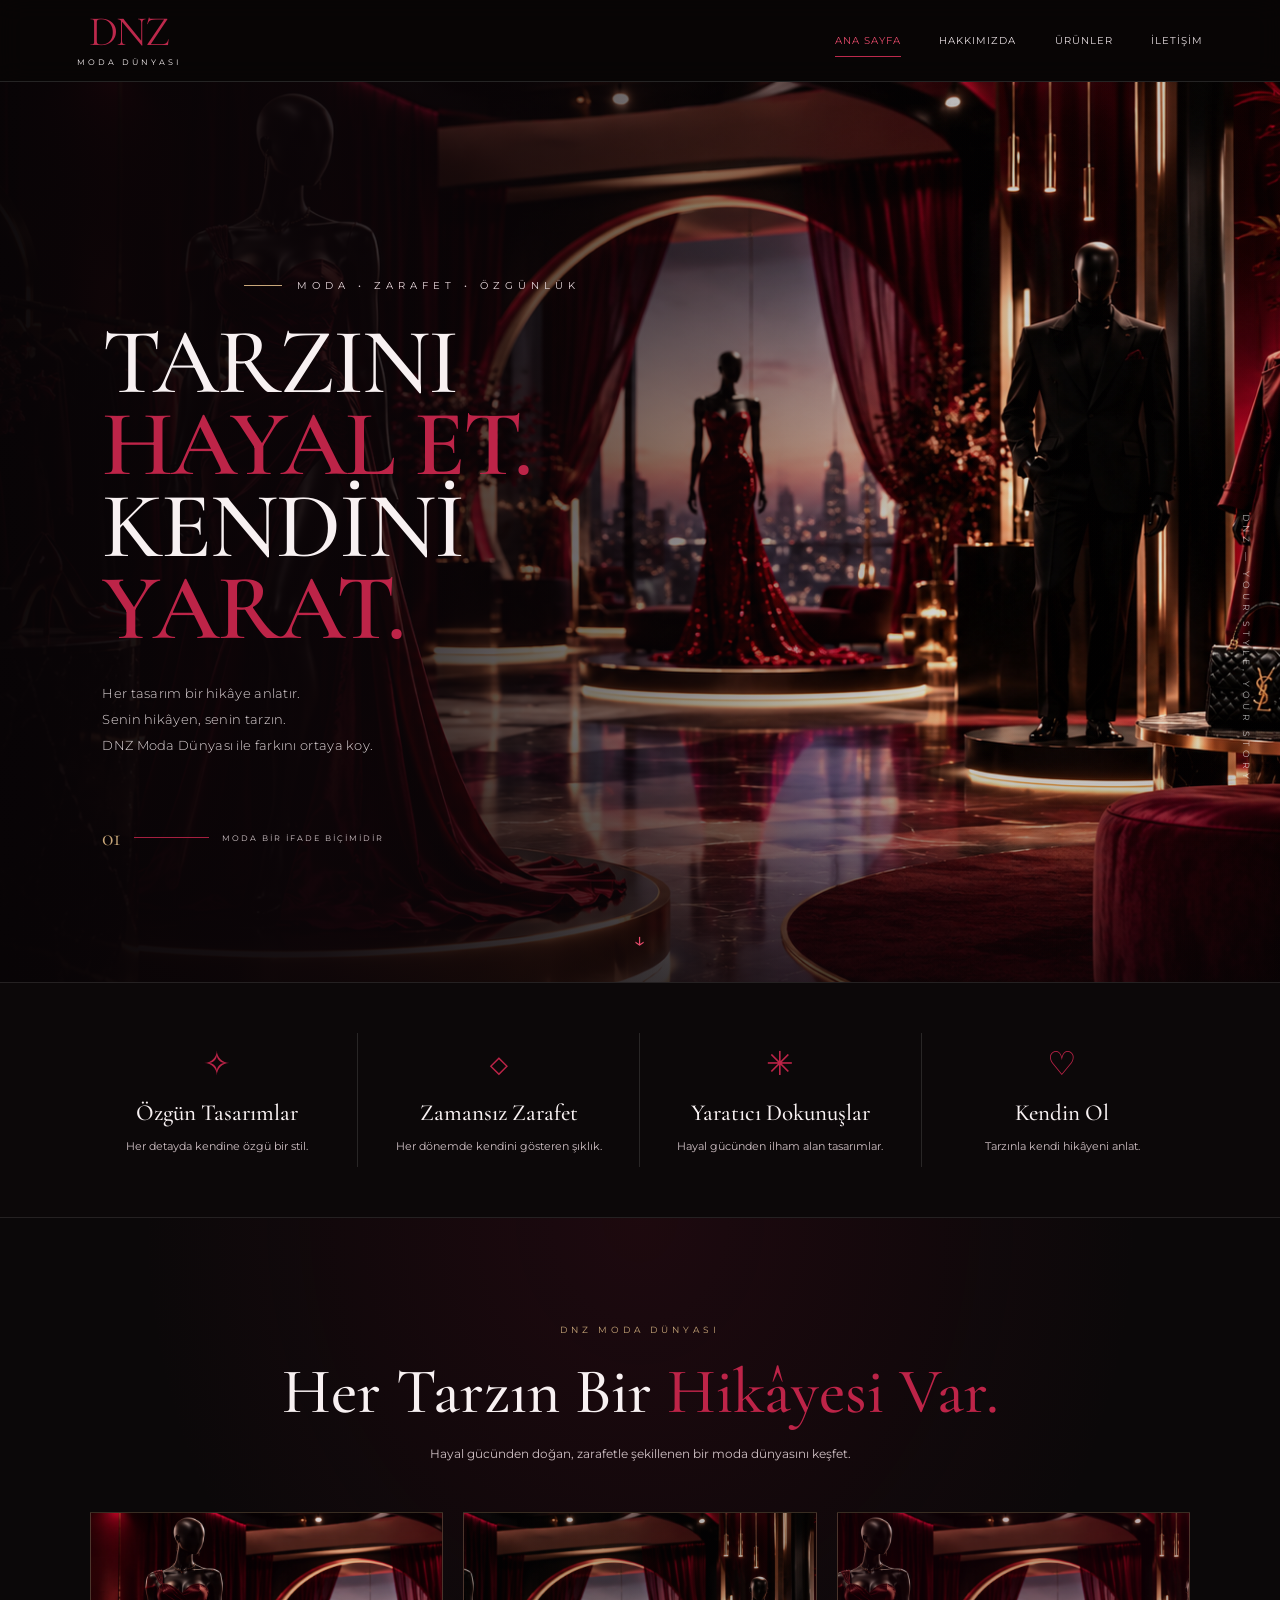
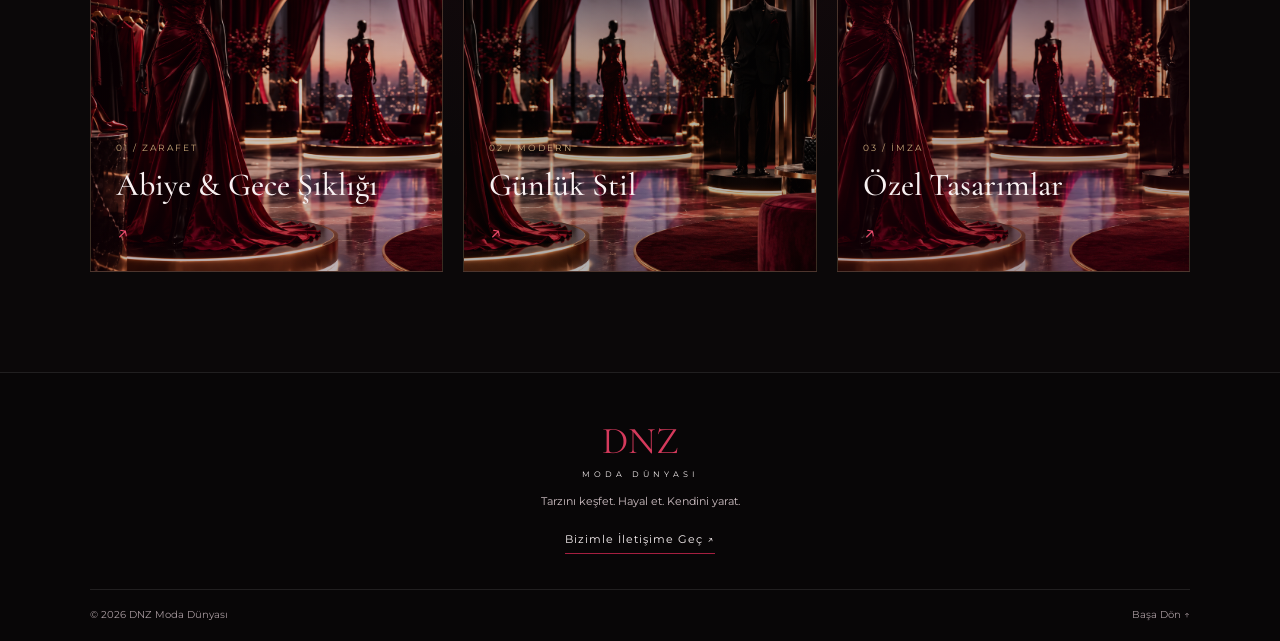
==== index.html @ 7dc64d22 "Add files via upload" ====
<!DOCTYPE html>
<html lang="tr">
<head>
    <meta charset="UTF-8">
    <meta name="viewport" content="width=device-width, initial-scale=1.0">

    <meta name="theme-color" content="#100607">
    <meta name="description" content="DNZ Moda Dünyası — Tarzını keşfet, kendi hikâyeni yarat.">

    <title>DNZ Moda Dünyası | Tarzını Keşfet</title>

    <link rel="stylesheet" href="style.css">
    <link rel="preconnect" href="https://fonts.googleapis.com">
    <link rel="preconnect" href="https://fonts.gstatic.com" crossorigin>
    <link href="https://fonts.googleapis.com/css2?family=Cormorant+Garamond:wght@400;500;600;700&family=Montserrat:wght@300;400;500;600;700&display=swap" rel="stylesheet">
</head>

<body>

    <!-- ÜST MENÜ -->
    
<header class="header">

    <a href="index.html" class="logo" aria-label="DNZ Moda Dünyası ana sayfa">
        <span class="logo-name">DNZ</span>
        <span class="logo-subtitle">MODA DÜNYASI</span>
    </a>

    <input type="checkbox" id="menu-toggle">

    <label for="menu-toggle" class="menu-button"
           aria-label="Menüyü aç veya kapat">
        <span></span>
        <span></span>
        <span></span>
    </label>

    <nav class="navigation" aria-label="Ana menü">

        <a href="index.html" class="active">Ana Sayfa</a>

        <a href="hakkimizda.html">Hakkımızda</a>

        <a href="urunler.html">Ürünler</a>

        <a href="iletisim.html">İletişim</a>

    </nav>


</header>

    <main>

        <!-- ANA SAYFA -->
        <section class="hero" id="anasayfa">

            <div class="hero-overlay"></div>

            <div class="hero-content">
                <div class="eyebrow">
                    <span class="eyebrow-line"></span>
                    MODA • ZARAFET • ÖZGÜNLÜK
                </div>

                <h1>
                    Tarzını <br>
                    <span>Hayal Et.</span>
                    <br>
                    Kendini <br>
                    <span>Yarat.</span>
                </h1>

                <p class="hero-description">
                    Her tasarım bir hikâye anlatır.
                    <br>
                    Senin hikâyen, senin tarzın.
                    <br>
                    DNZ Moda Dünyası ile farkını ortaya koy.
                </p>

                <div class="hero-bottom">
                    <span class="hero-number">01</span>
                    <span class="hero-line"></span>
                    <span class="hero-caption">MODA BİR İFADE BİÇİMİDİR</span>
                </div>
            </div>

            <div class="side-caption">
                DNZ — YOUR STYLE, YOUR STORY
            </div>

            <a href="#hakkimizda" class="scroll-indicator">
                
                <span class="scroll-arrow">↓</span>
            </a>

        </section>

        <!-- MARKA DEĞERLERİ -->
        <section class="features" id="hakkimizda">

            <div class="feature">
                <span class="feature-icon">✧</span>
                <h3>Özgün Tasarımlar</h3>
                <p>Her detayda kendine özgü bir stil.</p>
            </div>

            <div class="feature">
                <span class="feature-icon">◇</span>
                <h3>Zamansız Zarafet</h3>
                <p>Her dönemde kendini gösteren şıklık.</p>
            </div>

            <div class="feature">
                <span class="feature-icon">✳</span>
                <h3>Yaratıcı Dokunuşlar</h3>
                <p>Hayal gücünden ilham alan tasarımlar.</p>
            </div>

            <div class="feature">
                <span class="feature-icon">♡</span>
                <h3>Kendin Ol</h3>
                <p>Tarzınla kendi hikâyeni anlat.</p>
            </div>

        </section>

        <!-- KOLEKSİYON ALANI -->
        <section class="collection" id="urunler">
            <div class="section-heading">
                <span class="section-label">DNZ MODA DÜNYASI</span>
                <h2>Her Tarzın Bir <span>Hikâyesi Var.</span></h2>
                <p>
                    Hayal gücünden doğan, zarafetle şekillenen
                    bir moda dünyasını keşfet.
                </p>
            </div>

            <div class="collection-grid">

                <a href="#iletisim" class="collection-card collection-one">
                    <div class="collection-card-content">
                        <span>01 / ZARAFET</span>
                        <h3>Abiye & Gece Şıklığı</h3>
                        <span class="card-arrow">↗</span>
                    </div>
                </a>

                <a href="#iletisim" class="collection-card collection-two">
                    <div class="collection-card-content">
                        <span>02 / MODERN</span>
                        <h3>Günlük Stil</h3>
                        <span class="card-arrow">↗</span>
                    </div>
                </a>

                <a href="#iletisim" class="collection-card collection-three">
                    <div class="collection-card-content">
                        <span>03 / İMZA</span>
                        <h3>Özel Tasarımlar</h3>
                        <span class="card-arrow">↗</span>
                    </div>
                </a>

            </div>
        </section>

        <!-- ALT BÖLÜM -->
        <footer class="footer" id="iletisim">
            <a href="#anasayfa" class="footer-logo">DNZ <span>MODA DÜNYASI</span></a>

            <p>
                Tarzını keşfet. Hayal et. Kendini yarat.
            </p>

            <a href="mailto:info@dnzmodadunyasi.com" class="footer-contact">
                Bizimle İletişime Geç ↗
            </a>

            <div class="footer-bottom">
                <span>© 2026 DNZ Moda Dünyası</span>
                <a href="#anasayfa">Başa Dön ↑</a>
            </div>
        </footer>

    </main>

</body>
</html>
---- style.css ----
/* ==========================
   DNZ MODA DÜNYASI
   RENKLER VE GENEL AYARLAR
========================== */

:root {
    --black: #0b0809;
    --black-soft: #130c0f;
    --burgundy: #720d28;
    --burgundy-light: #a51f40;
    --white: #f7f1f2;
    --muted: #c4b7bb;
    --gold: #c9a77a;
}

* {
    margin: 0;
    padding: 0;
    box-sizing: border-box;
}

html {
    scroll-behavior: smooth;
    scroll-padding-top: 90px;
}

body {
    background: var(--black);
    color: var(--white);
    font-family: 'Montserrat', sans-serif;
    overflow-x: hidden;
}

a {
    color: inherit;
    text-decoration: none;
}

button,
a,
label {
    -webkit-tap-highlight-color: transparent;
}

/* ==========================
   ÜST MENÜ
========================== */

.header {
    width: 100%;
    height: 88px;
    padding: 0 6%;
    position: absolute;
    top: 0;
    left: 0;
    z-index: 10;

    display: flex;
    align-items: center;
    justify-content: space-between;
    gap: 25px;

    background: rgba(9, 5, 7, 0.78);
    border-bottom: 1px solid rgba(255, 255, 255, 0.13);
    backdrop-filter: blur(12px);
}

.logo {
    display: flex;
    flex-direction: column;
    align-items: center;
    flex-shrink: 0;
}

.logo-icon {
    font-family: 'Cormorant Garamond', serif;
    font-size: 43px;
    line-height: 0.9;
    letter-spacing: -5px;
    color: #d12d50;
}

.logo-icon span {
    color: var(--white);
}

.logo-text {
    font-size: 8px;
    letter-spacing: 3px;
    margin-top: 8px;
    white-space: nowrap;
}

.navigation {
    display: flex;
    align-items: center;
    justify-content: center;
    gap: clamp(18px, 3vw, 43px);
}

.nav-link {
    position: relative;
    padding: 10px 0;
    color: #e2d9dc;
    font-size: 11px;
    letter-spacing: 1.1px;
    text-transform: uppercase;
    transition: color 0.3s ease;
}

.nav-link::after {
    content: "";
    position: absolute;
    left: 0;
    bottom: 0;
    width: 0;
    height: 2px;
    background: var(--burgundy-light);
    transition: width 0.3s ease;
}

.nav-link:hover,
.nav-link.active {
    color: #ed5473;
}

.nav-link:hover::after,
.nav-link.active::after {
    width: 100%;
}

.header-button {
    padding: 13px 17px;
    border: 1px solid rgba(201, 167, 122, 0.7);
    color: var(--white);
    font-size: 10px;
    letter-spacing: 0.8px;
    white-space: nowrap;
    transition: 0.3s ease;
}

.header-button:hover {
    background: var(--burgundy);
    border-color: var(--burgundy);
}

.menu-toggle,
.menu-button {
    display: none;
}

/* ==========================
   ANA GÖRSEL / HERO
========================== */

.hero {
    min-height: 760px;
    height: 100svh;
    max-height: 1100px;
    position: relative;
    isolation: isolate;

    display: flex;
    align-items: center;

    background-color: var(--black);

    /* image.jpg ana arka plan görselidir */
    background-image: url("image.jpg");
    background-repeat: no-repeat;
    background-position: center center;
    background-size: cover;
}

.hero-overlay {
    position: absolute;
    inset: 0;
    z-index: -1;

    background:
        linear-gradient(
            90deg,
            rgba(8, 4, 6, 0.97) 0%,
            rgba(12, 5, 8, 0.88) 25%,
            rgba(12, 5, 8, 0.53) 48%,
            rgba(12, 5, 8, 0.08) 78%
        ),
        linear-gradient(
            0deg,
            rgba(8, 4, 6, 0.66) 0%,
            transparent 30%,
            rgba(8, 4, 6, 0.16) 100%
        );
}

.hero-content {
    width: min(620px, 54%);
    margin-left: 8%;
    padding-top: 65px;
    animation: reveal 1s ease both;
}

.eyebrow {
    display: flex;
    align-items: center;
    gap: 14px;

    color: #e4d1d6;
    font-size: 10px;
    letter-spacing: 4px;
    line-height: 1.8;
    margin-bottom: 27px;
}

.eyebrow-line {
    display: inline-block;
    width: 38px;
    height: 1px;
    background: var(--gold);
}

.hero h1 {
    font-family: 'Cormorant Garamond', serif;
    font-weight: 500;
    font-size: clamp(58px, 7.3vw, 105px);
    line-height: 0.88;
    letter-spacing: -2px;
    text-transform: uppercase;
}

.hero h1 span {
    color: #bd2448;
    font-weight: 600;
}

.hero-description {
    margin-top: 30px;
    color: #e1d8da;
    font-size: 13px;
    font-weight: 300;
    line-height: 2;
    letter-spacing: 0.3px;
}

.hero-buttons {
    display: flex;
    align-items: center;
    gap: 15px;
    flex-wrap: wrap;
    margin-top: 34px;
}

.button {
    min-height: 51px;
    padding: 0 21px;

    display: inline-flex;
    align-items: center;
    justify-content: center;
    gap: 22px;

    font-size: 10px;
    font-weight: 500;
    letter-spacing: 1px;
    text-transform: uppercase;

    transition:
        background 0.3s ease,
        border-color 0.3s ease,
        transform 0.3s ease;
}

.button:hover {
    transform: translateY(-3px);
}

.button-primary {
    background: var(--burgundy);
    border: 1px solid var(--burgundy);
    color: white;
}

.button-primary:hover {
    background: #a71e40;
    border-color: #a71e40;
}

.button-primary span {
    font-size: 18px;
}

.button-outline {
    border: 1px solid rgba(255, 255, 255, 0.45);
    background: rgba(0, 0, 0, 0.15);
}

.button-outline:hover {
    border-color: var(--gold);
    background: rgba(114, 13, 40, 0.45);
}

.hero-bottom {
    display: flex;
    align-items: center;
    gap: 13px;
    margin-top: 65px;
}

.hero-number {
    font-family: 'Cormorant Garamond', serif;
    color: var(--gold);
    font-size: 24px;
}

.hero-line {
    height: 1px;
    width: 75px;
    background: #a51f40;
}

.hero-caption {
    font-size: 8px;
    letter-spacing: 2px;
    color: #d4c8cb;
}

.side-caption {
    position: absolute;
    right: 28px;
    top: 48%;
    writing-mode: vertical-rl;
    color: rgba(255, 255, 255, 0.65);
    font-size: 9px;
    letter-spacing: 4px;
}

.scroll-indicator {
    position: absolute;
    bottom: 30px;
    left: 50%;
    transform: translateX(-50%);

    display: flex;
    align-items: center;
    flex-direction: column;
    gap: 9px;

    color: #e2d7db;
    font-size: 8px;
    letter-spacing: 2px;
}

.scroll-arrow {
    color: #e74b6b;
    font-size: 21px;
    animation: float 1.5s ease-in-out infinite;
}

/* ==========================
   MARKA DEĞERLERİ
========================== */

.features {
    display: grid;
    grid-template-columns: repeat(4, 1fr);
    padding: 50px 6%;
    background: #0c0809;
    border-top: 1px solid rgba(255, 255, 255, 0.1);
    border-bottom: 1px solid rgba(255, 255, 255, 0.1);
}

.feature {
    text-align: center;
    padding: 10px 22px;
    border-right: 1px solid rgba(255, 255, 255, 0.12);
}

.feature:last-child {
    border-right: none;
}

.feature-icon {
    display: block;
    margin-bottom: 16px;
    color: #bd2448;
    font-size: 33px;
}

.feature h3 {
    font-family: 'Cormorant Garamond', serif;
    font-size: 23px;
    font-weight: 500;
    margin-bottom: 10px;
}

.feature p {
    color: var(--muted);
    font-size: 11px;
    line-height: 1.8;
}

/* ==========================
   KOLEKSİYON
========================== */

.collection {
    padding: 100px 7%;
    background:
        radial-gradient(
            ellipse at 50% 0%,
            rgba(114, 13, 40, 0.18),
            transparent 55%
        ),
        var(--black);
}

.section-heading {
    text-align: center;
    margin-bottom: 48px;
}

.section-label {
    color: var(--gold);
    font-size: 9px;
    letter-spacing: 4px;
}

.section-heading h2 {
    font-family: 'Cormorant Garamond', serif;
    font-size: clamp(38px, 5vw, 64px);
    font-weight: 500;
    margin-top: 16px;
}

.section-heading h2 span {
    color: #bd2448;
}

.section-heading p {
    margin-top: 13px;
    color: var(--muted);
    font-size: 12px;
    line-height: 1.8;
}

.collection-grid {
    display: grid;
    grid-template-columns: repeat(3, minmax(0, 1fr));
    gap: 20px;
}

.collection-card {
    min-height: 360px;
    position: relative;
    display: flex;
    align-items: flex-end;
    overflow: hidden;
    isolation: isolate;

    background-color: #241015;
    background-image:
        linear-gradient(
            0deg,
            rgba(6, 3, 4, 0.96) 0%,
            rgba(6, 3, 4, 0.5) 35%,
            rgba(6, 3, 4, 0.05) 100%
        );
    border: 1px solid rgba(201, 167, 122, 0.25);

    transition: border-color 0.35s ease;
}

.collection-card::before {
    content: "";
    position: absolute;
    inset: 0;
    z-index: -1;

    background-size: cover;
    background-position: center;
    transition: transform 0.6s ease;
}

.collection-one::before {
    background-image:
        linear-gradient(rgba(36, 0, 12, 0.15), rgba(36, 0, 12, 0.3)),
        url("image.jpg");
    background-position: 29% center;
}

.collection-two::before {
    background-image:
        linear-gradient(rgba(8, 5, 7, 0.3), rgba(8, 5, 7, 0.3)),
        url("image.jpg");
    background-position: 72% center;
}

.collection-three::before {
    background-image:
        linear-gradient(rgba(36, 0, 12, 0.3), rgba(36, 0, 12, 0.4)),
        url("image.jpg");
    background-position: 50% center;
}

.collection-card:hover {
    border-color: var(--gold);
}

.collection-card:hover::before {
    transform: scale(1.06);
}

.collection-card-content {
    width: 100%;
    padding: 25px;
}

.collection-card-content > span:first-child {
    color: var(--gold);
    font-size: 9px;
    letter-spacing: 2px;
}

.collection-card h3 {
    margin-top: 10px;
    font-family: 'Cormorant Garamond', serif;
    font-size: clamp(23px, 2.5vw, 32px);
    font-weight: 500;
}

.card-arrow {
    display: inline-block;
    margin-top: 15px;
    color: #e74b6b;
    font-size: 22px;
    transition: transform 0.3s ease;
}

.collection-card:hover .card-arrow {
    transform: translate(5px, -3px);
}

/* ==========================
   ALT BÖLÜM
========================== */

.footer {
    padding: 65px 7% 22px;
    text-align: center;
    background:
        linear-gradient(
            135deg,
            #16080d,
            #080607 65%
        );
    border-top: 1px solid rgba(201, 167, 122, 0.25);
}

.footer-logo {
    display: inline-flex;
    flex-direction: column;
    gap: 5px;
    font-family: 'Cormorant Garamond', serif;
    font-size: 42px;
    color: #c92b4e;
}

.footer-logo span {
    font-family: 'Montserrat', sans-serif;
    font-size: 9px;
    letter-spacing: 4px;
    color: var(--white);
}

.footer > p {
    margin-top: 22px;
    color: var(--muted);
    font-size: 12px;
}

.footer-contact {
    display: inline-block;
    margin-top: 24px;
    padding-bottom: 7px;
    border-bottom: 1px solid #a51f40;
    font-size: 11px;
    letter-spacing: 1px;
}

.footer-contact:hover {
    color: #ed5473;
}

.footer-bottom {
    margin-top: 55px;
    padding-top: 20px;
    border-top: 1px solid rgba(255, 255, 255, 0.12);

    display: flex;
    justify-content: space-between;
    gap: 15px;

    color: #a99a9e;
    font-size: 10px;
}

.footer-bottom a:hover {
    color: white;
}

/* ==========================
   ANİMASYONLAR
========================== */

@keyframes reveal {
    from {
        opacity: 0;
        transform: translateY(22px);
    }

    to {
        opacity: 1;
        transform: translateY(0);
    }
}

@keyframes float {
    0%, 100% {
        transform: translateY(0);
    }

    50% {
        transform: translateY(6px);
    }
}

/* ==========================
   TABLET
========================== */

@media (max-width: 1000px) {
    .header {
        padding: 0 4%;
        gap: 15px;
    }

    .navigation {
        gap: 18px;
    }

    .nav-link {
        font-size: 10px;
    }

    .header-button {
        padding: 12px;
        font-size: 9px;
    }

    .hero-content {
        width: 62%;
        margin-left: 6%;
    }

    .hero h1 {
        font-size: clamp(58px, 8vw, 82px);
    }

    .collection-card {
        min-height: 300px;
    }
}

/* ==========================
   MOBİL
========================== */

@media (max-width: 700px) {
    .header {
        height: 76px;
        padding: 0 22px;
    }

    .logo-icon {
        font-size: 37px;
    }

    .logo-text {
        font-size: 7px;
    }

    .header-button {
        display: none;
    }

    .menu-toggle {
        position: absolute;
        width: 1px;
        height: 1px;
        opacity: 0;
        pointer-events: none;
    }

    .menu-button {
        width: 34px;
        height: 34px;
        display: flex;
        flex-direction: column;
        align-items: center;
        justify-content: center;
        gap: 6px;
        cursor: pointer;
        margin-left: auto;
    }

    .menu-button span {
        display: block;
        width: 25px;
        height: 1px;
        background: white;
        transition: 0.3s ease;
    }

    .navigation {
        position: absolute;
        top: 76px;
        left: 0;
        right: 0;

        padding: 12px 22px 22px;
        display: flex;
        flex-direction: column;
        align-items: stretch;
        gap: 0;

        background: rgba(11, 6, 8, 0.98);
        border-bottom: 1px solid rgba(255, 255, 255, 0.12);

        opacity: 0;
        visibility: hidden;
        transform: translateY(-10px);
        transition: 0.3s ease;
    }

    .navigation .nav-link {
        padding: 17px 4px;
        border-bottom: 1px solid rgba(255, 255, 255, 0.08);
        font-size: 11px;
    }

    .navigation .nav-link::after {
        display: none;
    }

    .menu-toggle:checked ~ .navigation {
        opacity: 1;
        visibility: visible;
        transform: translateY(0);
    }

    .menu-toggle:checked + .menu-button span:nth-child(1) {
        transform: translateY(7px) rotate(45deg);
    }

    .menu-toggle:checked + .menu-button span:nth-child(2) {
        opacity: 0;
    }

    .menu-toggle:checked + .menu-button span:nth-child(3) {
        transform: translateY(-7px) rotate(-45deg);
    }

    .hero {
        height: auto;
        min-height: 790px;
        max-height: none;
        padding: 115px 0 100px;

        background-position: 60% center;
    }

    .hero-overlay {
        background:
            linear-gradient(
                90deg,
                rgba(8, 4, 6, 0.92),
                rgba(8, 4, 6, 0.68)
            ),
            linear-gradient(
                0deg,
                rgba(8, 4, 6, 0.7),
                transparent 70%
            );
    }

    .hero-content {
        width: 88%;
        margin-left: 6%;
        padding-top: 0;
    }

    .eyebrow {
        font-size: 8px;
        letter-spacing: 2px;
        gap: 9px;
        margin-bottom: 26px;
    }

    .eyebrow-line {
        width: 25px;
    }

    .hero h1 {
        font-size: clamp(55px, 12vw, 78px);
        line-height: 0.92;
        letter-spacing: -1px;
    }

    .hero-description {
        margin-top: 24px;
        font-size: 11px;
        line-height: 2;
    }

    .hero-buttons {
        align-items: stretch;
        flex-direction: column;
        width: min(100%, 280px);
        gap: 12px;
        margin-top: 27px;
    }

    .button {
        min-height: 49px;
        justify-content: space-between;
        padding: 0 15px;
        font-size: 9px;
    }

    .hero-bottom {
        margin-top: 40px;
        gap: 10px;
    }

    .hero-caption {
        font-size: 7px;
        letter-spacing: 1.2px;
    }

    .side-caption {
        display: none;
    }

    .scroll-indicator {
        bottom: 20px;
        font-size: 7px;
    }

    .features {
        grid-template-columns: repeat(2, minmax(0, 1fr));
        padding: 30px 16px;
        row-gap: 20px;
    }

    .feature {
        padding: 18px 10px;
    }

    .feature:nth-child(2) {
        border-right: none;
    }

    .feature h3 {
        font-size: 20px;
    }

    .feature p {
        font-size: 10px;
    }

    .collection {
        padding: 70px 20px;
    }

    .section-heading {
        margin-bottom: 32px;
    }

    .section-label {
        font-size: 8px;
        letter-spacing: 2px;
    }

    .section-heading h2 {
        font-size: 42px;
        line-height: 1.05;
    }

    .section-heading p {
        font-size: 11px;
    }

    .collection-grid {
        grid-template-columns: 1fr;
        gap: 16px;
    }

    .collection-card {
        min-height: 340px;
    }

    .collection-card h3 {
        font-size: 30px;
    }

    .footer {
        padding: 50px 22px 20px;
    }

    .footer-bottom {
        margin-top: 40px;
        font-size: 9px;
    }
}

/* Hareket azaltma tercihi olan ziyaretçiler */
@media (prefers-reduced-motion: reduce) {
    *,
    *::before,
    *::after {
        scroll-behavior: auto !important;
        animation-duration: 0.01ms !important;
        animation-iteration-count: 1 !important;
        transition-duration: 0.01ms !important;
    }
}


:root {
    --black: #0b0809;
    --burgundy: #741029;
    --burgundy-light: #bd294c;
    --white: #f8f1f2;
    --muted: #d0c1c5;
    --gold: #c9a77a;
}

* {
    margin: 0;
    padding: 0;
    box-sizing: border-box;
}

html {
    scroll-behavior: smooth;
    scroll-padding-top: 90px;
}

body {
    background: var(--black);
    color: var(--white);
    font-family: 'Montserrat', sans-serif;
}

a {
    color: inherit;
    text-decoration: none;
}

/* ÜST MENÜ */

.header {
    height: 82px;
    padding: 0 6%;
    position: absolute;
    inset: 0 0 auto;
    z-index: 10;

    display: flex;
    align-items: center;
    justify-content: space-between;
    gap: 25px;

    background: rgba(8, 5, 6, 0.82);
    border-bottom: 1px solid rgba(255, 255, 255, 0.12);
    backdrop-filter: blur(12px);
}

.logo {
    display: flex;
    flex-direction: column;
    align-items: center;
    flex-shrink: 0;
}

.logo-name {
    color: var(--burgundy-light);
    font-family: 'Cormorant Garamond', serif;
    font-size: 42px;
    line-height: 0.85;
    letter-spacing: -2px;
}

.logo-subtitle {
    margin-top: 8px;
    font-size: 8px;
    letter-spacing: 3px;
    white-space: nowrap;
}

.navigation {
    display: flex;
    align-items: center;
    gap: clamp(16px, 3vw, 40px);
}

.navigation a {
    position: relative;
    padding: 10px 0;
    color: #e5dcdf;
    font-size: 10px;
    letter-spacing: 1px;
    text-transform: uppercase;
    transition: color 0.3s;
}

.navigation a:hover,
.navigation a.active {
    color: #e54a6b;
}

.navigation a::after {
    content: "";
    position: absolute;
    left: 0;
    bottom: 0;
    width: 0;
    height: 1px;
    background: var(--burgundy-light);
    transition: width 0.3s;
}

.navigation a:hover::after,
.navigation a.active::after {
    width: 100%;
}

.header-cta {
    padding: 13px 15px;
    border: 1px solid rgba(201, 167, 122, 0.7);
    font-size: 10px;
    white-space: nowrap;
    transition: background 0.3s;
}

.header-cta span {
    color: var(--gold);
    margin-left: 8px;
}

.header-cta:hover {
    background: var(--burgundy);
}

#menu-toggle,
.menu-button {
    display: none;
}

/* ANA HAKKIMIZDA ALANI */

.about-hero {
    min-height: 850px;
    min-height: max(850px, 100svh);
    position: relative;
    isolation: isolate;
    overflow: hidden;

    display: flex;
    align-items: center;
    justify-content: center;

    background-color: var(--black);

    /* Gönderdiğin hakkinda.jpg görseli */
    background-image: url("hakkinda.jpg");
    background-repeat: no-repeat;
    background-position: center center;
    background-size: cover;
}

.background-overlay {
    position: absolute;
    inset: 0;
    z-index: -1;

    background:
        linear-gradient(
            90deg,
            rgba(8, 4, 6, 0.95) 0%,
            rgba(8, 4, 6, 0.83) 34%,
            rgba(8, 4, 6, 0.55) 65%,
            rgba(8, 4, 6, 0.34) 100%
        ),
        linear-gradient(
            0deg,
            rgba(8, 4, 6, 0.8) 0%,
            transparent 38%,
            rgba(8, 4, 6, 0.22) 100%
        );
}

.about-content {
    width: min(760px, 84%);
    margin: 0 auto;
    padding: 130px 0 115px;
    text-align: center;

    animation: appear 1s ease both;
}

.eyebrow {
    display: flex;
    align-items: center;
    justify-content: center;
    gap: 15px;

    color: #e5d6da;
    font-size: 10px;
    letter-spacing: 5px;
}

.line {
    width: 38px;
    height: 1px;
    background: var(--gold);
}

.about-content h1 {
    margin-top: 32px;

    font-family: 'Cormorant Garamond', serif;
    font-size: clamp(46px, 6.5vw, 82px);
    line-height: 1.03;
    font-weight: 400;
    letter-spacing: -1px;
}

.about-content h1 span {
    color: #d53a5c;
    font-weight: 600;
}

.ornament {
    margin: 28px auto 30px;
    display: flex;
    align-items: center;
    justify-content: center;
    gap: 13px;

    color: var(--gold);
    font-size: 18px;
}

.ornament span {
    width: 43px;
    height: 1px;
    background: rgba(201, 167, 122, 0.7);
}

.story {
    max-width: 600px;
    margin: 0 auto 20px;

    color: #eee4e6;
    font-size: 14px;
    font-weight: 300;
    line-height: 2.1;
    letter-spacing: 0.2px;
}

.highlight {
    color: #f05a79;
    font-family: 'Cormorant Garamond', serif;
    font-size: 31px;
    font-weight: 600;
    line-height: 1.4;
}

.ending {
    margin-top: 24px;
    color: #fff;
    font-family: 'Cormorant Garamond', serif;
    font-size: clamp(23px, 3vw, 32px);
    font-style: italic;
    line-height: 1.4;
}

.signature {
    display: flex;
    align-items: center;
    justify-content: center;
    gap: 13px;

    margin-top: 30px;
    color: var(--gold);
    font-size: 9px;
    letter-spacing: 3px;
    text-transform: uppercase;
}

.signature-line {
    width: 30px;
    height: 1px;
    background: var(--gold);
}

.discover-button {
    display: inline-flex;
    align-items: center;
    justify-content: center;
    gap: 22px;

    margin-top: 35px;
    padding: 16px 24px;

    background: rgba(116, 16, 41, 0.85);
    border: 1px solid rgba(213, 58, 92, 0.8);

    font-size: 10px;
    letter-spacing: 1.5px;

    transition:
        background 0.3s,
        transform 0.3s,
        border-color 0.3s;
}

.discover-button span {
    font-size: 17px;
}

.discover-button:hover {
    background: #9d1c3c;
    border-color: #d53a5c;
    transform: translateY(-3px);
}

.vertical-note {
    position: absolute;
    right: 28px;
    top: 48%;

    writing-mode: vertical-rl;
    color: rgba(255, 255, 255, 0.68);
    font-size: 9px;
    letter-spacing: 4px;
}

.scroll-down {
    position: absolute;
    bottom: 24px;
    left: 50%;
    transform: translateX(-50%);

    display: flex;
    flex-direction: column;
    align-items: center;
    gap: 9px;

    color: #e6d9dc;
    font-size: 8px;
    letter-spacing: 2px;
    white-space: nowrap;
}

.arrow {
    color: #e54a6b;
    font-size: 22px;
    animation: float 1.5s ease-in-out infinite;
}

/* HAYALİN ANLAMI */

.dream-section {
    min-height: 360px;
    padding: 85px 8%;
    position: relative;
    overflow: hidden;

    display: flex;
    justify-content: center;
    align-items: center;

    background:
        radial-gradient(
            ellipse at 50% 50%,
            rgba(116, 16, 41, 0.2),
            transparent 65%
        ),
        #0c0809;

    border-top: 1px solid rgba(201, 167, 122, 0.2);
}

.dream-decoration {
    position: absolute;
    left: -10px;
    bottom: -100px;

    color: rgba(189, 41, 76, 0.06);
    font-family: 'Cormorant Garamond', serif;
    font-size: clamp(220px, 30vw, 420px);
    line-height: 1;
    pointer-events: none;
}

.dream-text {
    position: relative;
    max-width: 760px;
    text-align: center;
}

.section-label {
    color: var(--gold);
    font-size: 9px;
    letter-spacing: 4px;
}

.dream-text h2 {
    margin-top: 20px;
    font-family: 'Cormorant Garamond', serif;
    font-size: clamp(39px, 5vw, 58px);
    font-weight: 500;
    line-height: 1.1;
}

.dream-text h2 span {
    display: block;
    color: #c52b4e;
}

.dream-text > p:not(.dream-quote) {
    margin-top: 24px;
    color: var(--muted);
    font-size: 12px;
    font-weight: 300;
    line-height: 2.1;
}

.dream-quote {
    margin-top: 26px;
    color: #f0d9df;
    font-family: 'Cormorant Garamond', serif;
    font-size: 25px;
    font-style: italic;
}

/* ALT BİLGİ */

.footer {
    padding: 45px 7% 20px;
    text-align: center;
    background: #080607;
    border-top: 1px solid rgba(255, 255, 255, 0.1);
}

.footer-logo {
    display: inline-flex;
    flex-direction: column;
    gap: 5px;

    color: #d53a5c;
    font-family: 'Cormorant Garamond', serif;
    font-size: 38px;
}

.footer-logo span {
    color: var(--white);
    font-family: 'Montserrat', sans-serif;
    font-size: 8px;
    letter-spacing: 4px;
}

.footer > p {
    margin-top: 15px;
    color: var(--muted);
    font-size: 11px;
}

.footer-bottom {
    margin-top: 35px;
    padding-top: 18px;
    border-top: 1px solid rgba(255, 255, 255, 0.1);

    display: flex;
    justify-content: space-between;
    gap: 15px;

    color: #a99ba0;
    font-size: 10px;
}

.footer-bottom a:hover {
    color: #f05a79;
}

/* ANİMASYONLAR */

@keyframes appear {
    from {
        opacity: 0;
        transform: translateY(22px);
    }

    to {
        opacity: 1;
        transform: translateY(0);
    }
}

@keyframes float {
    0%, 100% {
        transform: translateY(0);
    }

    50% {
        transform: translateY(6px);
    }
}

/* TABLET */

@media (max-width: 1000px) {
    .header {
        padding: 0 4%;
        gap: 15px;
    }

    .navigation {
        gap: 18px;
    }

    .navigation a {
        font-size: 9px;
    }

    .header-cta {
        padding: 12px;
        font-size: 9px;
    }

    .about-content {
        width: 82%;
    }
}

/* TELEFON */

@media (max-width: 700px) {
    .header {
        height: 74px;
        padding: 0 20px;
    }

    .logo-name {
        font-size: 36px;
    }

    .logo-subtitle {
        font-size: 7px;
    }

    .header-cta {
        display: none;
    }

    #menu-toggle {
        position: absolute;
        width: 1px;
        height: 1px;
        opacity: 0;
        pointer-events: none;
    }

    .menu-button {
        display: flex;
        flex-direction: column;
        justify-content: center;
        gap: 6px;
        width: 35px;
        height: 35px;
        margin-left: auto;
        cursor: pointer;
    }

    .menu-button span {
        display: block;
        width: 25px;
        height: 1px;
        background: white;
        transition: 0.3s;
    }

    .navigation {
        position: absolute;
        top: 74px;
        left: 0;
        right: 0;

        padding: 12px 22px 20px;
        display: flex;
        flex-direction: column;
        align-items: stretch;
        gap: 0;

        background: rgba(9, 5, 7, 0.98);
        border-bottom: 1px solid rgba(255, 255, 255, 0.12);

        visibility: hidden;
        opacity: 0;
        transform: translateY(-8px);
        transition: 0.25s;
    }

    #menu-toggle:checked ~ .navigation {
        visibility: visible;
        opacity: 1;
        transform: translateY(0);
    }

    #menu-toggle:checked + .menu-button span:first-child {
        transform: translateY(7px) rotate(45deg);
    }

    #menu-toggle:checked + .menu-button span:nth-child(2) {
        opacity: 0;
    }

    #menu-toggle:checked + .menu-button span:last-child {
        transform: translateY(-7px) rotate(-45deg);
    }

    .navigation a {
        padding: 16px 0;
        font-size: 11px;
        border-bottom: 1px solid rgba(255, 255, 255, 0.08);
    }

    .navigation a::after {
        display: none;
    }

    .about-hero {
        min-height: 850px;
        min-height: max(850px, 100svh);
        background-position: 58% center;
    }

    .background-overlay {
        background:
            linear-gradient(
                180deg,
                rgba(8, 4, 6, 0.76),
                rgba(8, 4, 6, 0.85) 35%,
                rgba(8, 4, 6, 0.9)
            );
    }

    .about-content {
        width: 88%;
        padding: 115px 0 105px;
    }

    .eyebrow {
        gap: 9px;
        font-size: 8px;
        letter-spacing: 3px;
    }

    .line {
        width: 23px;
    }

    .about-content h1 {
        margin-top: 27px;
        font-size: clamp(43px, 10vw, 64px);
        line-height: 1.02;
    }

    .ornament {
        margin: 24px auto;
    }

    .story {
        font-size: 12px;
        line-height: 2;
        margin-bottom: 17px;
    }

    .highlight {
        font-size: 27px;
    }

    .ending {
        margin-top: 20px;
        font-size: 26px;
    }

    .signature {
        margin-top: 25px;
        font-size: 8px;
        letter-spacing: 2px;
    }

    .discover-button {
        margin-top: 27px;
        padding: 15px 18px;
        font-size: 9px;
    }

    .vertical-note {
        display: none;
    }

    .scroll-down {
        bottom: 17px;
        font-size: 7px;
        letter-spacing: 1.4px;
    }

    .dream-section {
        min-height: 350px;
        padding: 65px 23px;
    }

    .section-label {
        font-size: 8px;
        letter-spacing: 2px;
    }

    .dream-text h2 {
        font-size: 42px;
    }

    .dream-text > p:not(.dream-quote) {
        font-size: 11px;
        line-height: 2;
    }

    .dream-quote {
        font-size: 23px;
        line-height: 1.4;
    }

    .footer {
        padding: 40px 20px 18px;
    }

    .footer-bottom {
        font-size: 9px;
    }
}

/* HAREKET AZALTMA TERCİHİ */

@media (prefers-reduced-motion: reduce) {
    *,
    *::before,
    *::after {
        scroll-behavior: auto !important;
        animation: none !important;
        transition: none !important;
    }
}


/* ========================================
   DNZ MODA DÜNYASI - İLETİŞİM SAYFASI
   Ortak style.css dosyasına eklenir.
======================================== */

.contact-page {
    background: #0b0809;
    color: #f8f1f2;
}

/* İLETİŞİM ARKA PLANI */

.contact-page .contact-hero {
    position: relative;
    isolation: isolate;
    overflow: hidden;

    min-height: max(850px, 100svh);
    padding: 145px 7% 100px;

    display: flex;
    align-items: center;
    justify-content: center;

    background-color: #090607;
    background-image: url("iletisim.jpg");
    background-size: cover;
    background-position: center;
    background-repeat: no-repeat;
}

.contact-page .contact-overlay {
    position: absolute;
    inset: 0;
    z-index: -1;

    background:
        linear-gradient(
            180deg,
            rgba(7, 3, 5, 0.55),
            rgba(7, 3, 5, 0.78) 45%,
            rgba(7, 3, 5, 0.96)
        ),
        linear-gradient(
            90deg,
            rgba(0, 0, 0, 0.55),
            rgba(65, 0, 18, 0.25),
            rgba(0, 0, 0, 0.55)
        );
}

.contact-page .contact-content {
    width: 100%;
    max-width: 1080px;
    margin: auto;
    text-align: center;

    animation: contactAppear 0.9s ease both;
}

/* ÜST BAŞLIK */

.contact-page .contact-eyebrow {
    display: flex;
    align-items: center;
    justify-content: center;
    gap: 15px;

    color: #eadde0;
    font-size: 10px;
    letter-spacing: 4px;
}

.contact-page .contact-eyebrow span {
    width: 36px;
    height: 1px;
    background: #c9a77a;
}

.contact-page .contact-content > h1 {
    margin-top: 28px;

    font-family: 'Cormorant Garamond', serif;
    font-size: clamp(45px, 6vw, 76px);
    font-weight: 400;
    line-height: 1.06;
    letter-spacing: -1px;
}

.contact-page .contact-content > h1 span {
    color: #e14868;
    font-weight: 600;
}

.contact-page .contact-intro {
    max-width: 590px;
    margin: 25px auto 0;

    color: #e0d4d8;
    font-size: 13px;
    font-weight: 300;
    line-height: 2.1;
}

.contact-page .contact-divider {
    display: flex;
    align-items: center;
    justify-content: center;
    gap: 14px;

    margin: 27px auto 32px;

    color: #c9a77a;
    font-size: 19px;
}

.contact-page .contact-divider span {
    width: 42px;
    height: 1px;
    background: rgba(201, 167, 122, 0.65);
}

/* İLETİŞİM KARTLARI */

.contact-page .contact-cards {
    display: grid;
    grid-template-columns: repeat(3, minmax(0, 1fr));
    gap: 18px;
}

.contact-page .contact-card {
    min-height: 190px;
    padding: 25px 18px;

    display: flex;
    flex-direction: column;
    align-items: center;

    background: rgba(13, 8, 10, 0.68);
    border: 1px solid rgba(201, 167, 122, 0.26);
    backdrop-filter: blur(9px);

    transition:
        transform 0.3s ease,
        background 0.3s ease,
        border-color 0.3s ease;
}

.contact-page .contact-card:hover {
    transform: translateY(-6px);
    background: rgba(91, 10, 31, 0.72);
    border-color: rgba(225, 72, 104, 0.8);
}

.contact-page .contact-icon {
    width: 43px;
    height: 43px;
    margin-bottom: 15px;

    display: grid;
    place-items: center;

    color: #e14868;
    border: 1px solid rgba(225, 72, 104, 0.45);
    border-radius: 50%;

    font-size: 22px;
}

.contact-page .contact-card h2 {
    margin-bottom: 10px;

    color: #fff1f4;
    font-family: 'Cormorant Garamond', serif;
    font-size: 25px;
    font-weight: 500;
}

.contact-page .contact-card p {
    max-width: 250px;
    color: #cbbfc3;
    font-size: 11px;
    line-height: 1.8;
}

.contact-page .contact-card a {
    margin-top: auto;
    padding-top: 16px;

    color: #e65a78;
    font-size: 10px;
    letter-spacing: 0.5px;

    transition: color 0.3s;
}

.contact-page .contact-card a:hover {
    color: #ffffff;
}

/* ANA MESAJ BUTONU */

.contact-page .contact-button {
    display: inline-flex;
    align-items: center;
    justify-content: center;
    gap: 20px;

    margin-top: 32px;
    padding: 16px 25px;

    color: #fff;
    background: #76112c;
    border: 1px solid #a52a49;

    font-size: 10px;
    letter-spacing: 1.5px;

    transition:
        background 0.3s,
        transform 0.3s;
}

.contact-page .contact-button span {
    color: #e9c69d;
    font-size: 17px;
}

.contact-page .contact-button:hover {
    background: #a01d40;
    transform: translateY(-3px);
}

.contact-page .contact-side-note {
    position: absolute;
    right: 25px;
    top: 50%;

    writing-mode: vertical-rl;

    color: rgba(255, 255, 255, 0.65);
    font-size: 9px;
    letter-spacing: 4px;
}

/* MESAJ FORMU BÖLÜMÜ */

.contact-page .message-section {
    padding: 90px 22px 100px;

    background:
        radial-gradient(
            ellipse at 50% 0%,
            rgba(116, 16, 41, 0.22),
            transparent 65%
        ),
        #0c0809;

    border-top: 1px solid rgba(201, 167, 122, 0.2);
}

.contact-page .message-heading {
    max-width: 650px;
    margin: 0 auto 38px;
    text-align: center;
}

.contact-page .message-label {
    color: #c9a77a;
    font-size: 9px;
    letter-spacing: 4px;
}

.contact-page .message-heading h2 {
    margin-top: 18px;

    font-family: 'Cormorant Garamond', serif;
    font-size: clamp(38px, 5vw, 58px);
    font-weight: 500;
    line-height: 1.15;
}

.contact-page .message-heading h2 span {
    color: #d53a5c;
}

.contact-page .message-heading > p {
    margin-top: 15px;

    color: #cbbfc3;
    font-size: 12px;
    line-height: 1.9;
}

/* FORM ALANLARI */

.contact-page .contact-form {
    width: 100%;
    max-width: 720px;
    margin: 0 auto;
    padding: 35px;

    background: rgba(22, 13, 16, 0.8);
    border: 1px solid rgba(201, 167, 122, 0.22);
}

.contact-page .form-row {
    display: grid;
    grid-template-columns: repeat(2, minmax(0, 1fr));
    gap: 20px;
}

.contact-page .form-group {
    display: flex;
    flex-direction: column;
    gap: 10px;
    margin-bottom: 22px;
}

.contact-page .form-group label {
    color: #e8d8dd;
    font-size: 11px;
    letter-spacing: 0.5px;
}

.contact-page .form-group input,
.contact-page .form-group textarea {
    width: 100%;
    padding: 15px 16px;

    color: #fff;
    background: #100b0d;

    border: 1px solid #382028;
    border-radius: 0;
    outline: none;

    font-family: 'Montserrat', sans-serif;
    font-size: 12px;

    transition:
        border-color 0.25s,
        background 0.25s;
}

.contact-page .form-group input {
    min-height: 48px;
}

.contact-page .form-group textarea {
    min-height: 150px;
    resize: vertical;
    line-height: 1.8;
}

.contact-page .form-group input::placeholder,
.contact-page .form-group textarea::placeholder {
    color: #8e7d83;
}

.contact-page .form-group input:focus,
.contact-page .form-group textarea:focus {
    border-color: #bc3152;
    background: #160b10;
}

.contact-page .send-button {
    display: flex;
    align-items: center;
    justify-content: center;
    gap: 20px;

    width: 100%;
    min-height: 52px;
    padding: 15px 20px;

    color: #fff;
    background: #76112c;
    border: 1px solid #a52a49;

    font-family: 'Montserrat', sans-serif;
    font-size: 10px;
    letter-spacing: 1.5px;

    cursor: pointer;
    transition: background 0.3s;
}

.contact-page .send-button span {
    color: #e9c69d;
    font-size: 17px;
}

.contact-page .send-button:hover {
    background: #a01d40;
}

.contact-page .form-note {
    margin-top: 17px;

    color: #a99ba0;
    font-size: 10px;
    line-height: 1.8;
    text-align: center;
}

/* GİRİŞ ANİMASYONU */

@keyframes contactAppear {
    from {
        opacity: 0;
        transform: translateY(18px);
    }

    to {
        opacity: 1;
        transform: translateY(0);
    }
}

/* TABLET VE KÜÇÜK EKRANLAR */

@media (max-width: 850px) {
    .contact-page .contact-hero {
        padding-left: 5%;
        padding-right: 5%;
    }

    .contact-page .contact-cards {
        gap: 12px;
    }

    .contact-page .contact-card {
        padding: 22px 12px;
    }

    .contact-page .contact-side-note {
        display: none;
    }
}

/* TELEFON */

@media (max-width: 600px) {
    .contact-page .contact-hero {
        min-height: auto;
        padding: 125px 20px 75px;
        background-position: center;
    }

    .contact-page .contact-eyebrow {
        gap: 8px;
        font-size: 8px;
        letter-spacing: 2px;
    }

    .contact-page .contact-eyebrow span {
        width: 22px;
    }

    .contact-page .contact-content > h1 {
        margin-top: 25px;
        font-size: clamp(40px, 10vw, 55px);
    }

    .contact-page .contact-intro {
        margin-top: 20px;
        font-size: 11px;
        line-height: 2;
    }

    .contact-page .contact-divider {
        margin: 24px auto;
    }

    .contact-page .contact-cards {
        grid-template-columns: 1fr;
        gap: 13px;
    }

    .contact-page .contact-card {
        min-height: auto;
        padding: 22px 16px;
    }

    .contact-page .contact-card p {
        margin-bottom: 10px;
    }

    .contact-page .contact-card a {
        padding-top: 8px;
    }

    .contact-page .contact-button {
        margin-top: 25px;
        padding: 15px 18px;
        font-size: 9px;
    }

    .contact-page .message-section {
        padding: 65px 18px 75px;
    }

    .contact-page .message-heading h2 {
        font-size: 39px;
    }

    .contact-page .message-heading > p {
        font-size: 11px;
    }

    .contact-page .contact-form {
        padding: 23px 18px;
    }

    .contact-page .form-row {
        grid-template-columns: 1fr;
        gap: 0;
    }

    .contact-page .form-group {
        margin-bottom: 19px;
    }

    .contact-page .form-group input,
    .contact-page .form-group textarea {
        font-size: 12px;
    }
}

/* HAREKETİ AZALTMA TERCİHİ */

@media (prefers-reduced-motion: reduce) {
    .contact-page .contact-content,
    .contact-page .contact-card,
    .contact-page .contact-button {
        animation: none;
        transition: none;
    }
}


/* =========================================
   DNZ MODA DÜNYASI - ÜRÜNLER SAYFASI
   Ortak style.css dosyasına eklenir.
========================================= */

.products-page {
    background: #0a0708;
    color: #f8f0f2;
}

/* ÜRÜNLER ARKA PLAN GÖRSELİ */

.products-page .products-hero {
    position: relative;
    isolation: isolate;
    overflow: hidden;

    min-height: 88vh;
    min-height: 88svh;

    display: flex;
    align-items: center;
    justify-content: center;

    padding: 140px 25px 100px;

    background-color: #130307;
    background-image: url("urunler.jpg");
    background-size: cover;
    background-position: center;
    background-repeat: no-repeat;
}

.products-page .products-overlay {
    position: absolute;
    inset: 0;
    z-index: -1;

    background:
        linear-gradient(
            180deg,
            rgba(0, 0, 0, 0.45),
            rgba(8, 0, 3, 0.58) 45%,
            rgba(8, 0, 3, 0.88)
        ),
        linear-gradient(
            90deg,
            rgba(0, 0, 0, 0.35),
            transparent 70%
        );
}

/* GİRİŞ YAZILARI */

.products-page .products-intro {
    width: 100%;
    max-width: 900px;
    text-align: center;

    animation: productsAppear 1s ease both;
}

.products-page .products-eyebrow {
    color: #e6c6a1;
    font-size: 10px;
    letter-spacing: 5px;
}

.products-page .products-intro h1 {
    margin-top: 25px;

    font-family: 'Cormorant Garamond', serif;
    font-size: clamp(45px, 7vw, 84px);
    font-weight: 400;
    line-height: 1.05;
}

.products-page .products-intro h1 span {
    color: #e34a69;
    font-weight: 600;
}

.products-page .products-intro > p {
    max-width: 570px;
    margin: 25px auto 0;

    color: #e2d4d8;
    font-size: 13px;
    font-weight: 300;
    line-height: 2;
}

.products-page .products-button {
    display: inline-flex;
    align-items: center;
    justify-content: center;
    gap: 22px;

    margin-top: 35px;
    padding: 16px 25px;

    color: #fff;
    background: rgba(103, 12, 37, 0.88);
    border: 1px solid rgba(218, 93, 121, 0.7);

    font-size: 10px;
    letter-spacing: 1.7px;

    transition:
        background 0.3s ease,
        transform 0.3s ease;
}

.products-page .products-button span {
    color: #edc9a1;
    font-size: 17px;
}

.products-page .products-button:hover {
    background: #a41e43;
    transform: translateY(-3px);
}

.products-page .products-bottom-note {
    position: absolute;
    bottom: 30px;
    left: 0;
    right: 0;

    color: rgba(255, 255, 255, 0.7);
    font-size: 9px;
    letter-spacing: 4px;
    text-align: center;
}

/* KOLEKSİYON ALANI */

.products-page .collection-section {
    padding: 95px 7% 85px;

    background:
        radial-gradient(
            ellipse at 50% 0%,
            rgba(105, 12, 36, 0.19),
            transparent 65%
        ),
        #0b0809;
}

.products-page .collection-heading {
    max-width: 800px;
    margin: 0 auto 45px;
    text-align: center;
}

.products-page .collection-eyebrow {
    color: #c9a77a;
    font-size: 9px;
    letter-spacing: 4px;
}

.products-page .collection-heading h2 {
    margin-top: 17px;

    font-family: 'Cormorant Garamond', serif;
    font-size: clamp(38px, 5vw, 58px);
    font-weight: 500;
}

.products-page .collection-heading h2 span {
    color: #d84363;
}

.products-page .collection-heading > p {
    margin-top: 15px;

    color: #c9bbc0;
    font-size: 12px;
    line-height: 1.9;
}

.products-page .collection-ornament {
    margin-top: 23px;

    color: #c9a77a;
    font-size: 22px;
}

/* TEK PARÇA ÜRÜN GÖRSELİ */

.products-page .product-gallery {
    position: relative;
    width: 100%;
    max-width: 1150px;
    margin: 0 auto;

    overflow: hidden;
    background: #10090c;

    border: 1px solid rgba(201, 167, 122, 0.3);
    box-shadow: 0 25px 70px rgba(0, 0, 0, 0.4);
}

.products-page .product-gallery-image {
    display: block;
    width: 100%;
    height: auto;
    max-height: 950px;

    object-fit: contain;
    object-position: center;

    transition: transform 0.7s ease;
}

.products-page .product-gallery:hover .product-gallery-image {
    transform: scale(1.015);
}

.products-page .gallery-caption {
    display: flex;
    align-items: center;
    justify-content: space-between;
    gap: 15px;

    padding: 19px 24px;

    color: #e6d7dc;
    background: #130b0e;
    border-top: 1px solid rgba(201, 167, 122, 0.25);

    font-size: 9px;
    letter-spacing: 2px;
}

.products-page .gallery-caption span:first-child {
    color: #e65a78;
    font-weight: 600;
}

.products-page .collection-footer {
    display: flex;
    align-items: center;
    justify-content: center;
    gap: 20px;

    margin-top: 45px;
}

.products-page .collection-footer > span {
    width: 45px;
    height: 1px;
    background: rgba(201, 167, 122, 0.6);
}

.products-page .collection-footer p {
    color: #d9c8ce;

    font-family: 'Cormorant Garamond', serif;
    font-size: 23px;
    font-style: italic;
}

/* ANİMASYON */

@keyframes productsAppear {
    from {
        opacity: 0;
        transform: translateY(20px);
    }

    to {
        opacity: 1;
        transform: translateY(0);
    }
}

/* TABLET */

@media (max-width: 800px) {
    .products-page .products-hero {
        min-height: 75svh;
    }

    .products-page .collection-section {
        padding: 75px 5%;
    }

    .products-page .gallery-caption {
        padding: 16px;
        font-size: 8px;
        letter-spacing: 1px;
    }
}

/* TELEFON */

@media (max-width: 550px) {
    .products-page .products-hero {
        min-height: 72svh;
        padding: 120px 20px 90px;
        background-position: center;
    }

    .products-page .products-eyebrow {
        font-size: 9px;
        letter-spacing: 3px;
    }

    .products-page .products-intro h1 {
        font-size: clamp(40px, 10vw, 54px);
    }

    .products-page .products-intro > p {
        font-size: 11px;
    }

    .products-page .products-bottom-note {
        font-size: 8px;
        letter-spacing: 2px;
    }

    .products-page .collection-section {
        padding: 65px 16px;
    }

    .products-page .collection-heading h2 {
        font-size: 38px;
    }

    .products-page .gallery-caption {
        flex-direction: column;
        text-align: center;
        line-height: 1.8;
    }

    .products-page .collection-footer {
        gap: 10px;
    }

    .products-page .collection-footer > span {
        width: 22px;
    }

    .products-page .collection-footer p {
        font-size: 19px;
        text-align: center;
    }
}

/* HAREKET AZALTMA TERCİHİ */

@media (prefers-reduced-motion: reduce) {
    .products-page .products-intro,
    .products-page .products-button,
    .products-page .product-gallery-image {
        animation: none;
        transition: none;
    }
}



/* ==================================
   DNZ MODA - 4'LÜ ÜRÜN KARTLARI
================================== */

.products-page .product-grid {
    display: grid;
    grid-template-columns: repeat(4, minmax(0, 1fr));
    gap: 22px;

    width: 100%;
    max-width: 1400px;
    margin: 0 auto;
}

.products-page .product-card {
    min-width: 0;
    overflow: hidden;

    background: #120b0e;
    border: 1px solid rgba(201, 167, 122, 0.25);

    transition:
        transform 0.35s ease,
        border-color 0.35s ease,
        box-shadow 0.35s ease;
}

.products-page .product-card:hover {
    transform: translateY(-7px);

    border-color: #a72b49;

    box-shadow: 0 16px 35px rgba(0, 0, 0, 0.35);
}

/* KART GÖRSELLERİ */

.products-page .product-image-wrap {
    position: relative;
    overflow: hidden;

    width: 100%;
    aspect-ratio: 3 / 4;

    background: #1a0b10;
}

.products-page .product-image {
    display: block;

    width: 100%;
    height: 100%;

    object-fit: cover;
    object-position: center;

    transition: transform 0.6s ease;
}

.products-page .product-card:hover .product-image {
    transform: scale(1.045);
}

.products-page .product-number {
    position: absolute;
    top: 12px;
    left: 12px;

    display: grid;
    place-items: center;

    width: 34px;
    height: 34px;

    color: #fff;
    background: rgba(12, 5, 8, 0.82);
    border: 1px solid rgba(201, 167, 122, 0.6);

    font-family: 'Cormorant Garamond', serif;
    font-size: 16px;
}

/* KART YAZILARI */

.products-page .product-info {
    padding: 22px 17px 25px;
}

.products-page .product-category {
    color: #d9a0ae;

    font-size: 8px;
    letter-spacing: 1.8px;
    line-height: 1.8;
}

.products-page .product-info h3 {
    margin-top: 11px;

    color: #f7e9ed;

    font-family: 'Cormorant Garamond', serif;
    font-size: clamp(20px, 1.7vw, 27px);
    font-weight: 500;
    line-height: 1.2;
}

.products-page .product-info p {
    margin-top: 10px;

    color: #bfb0b5;

    font-size: 10px;
    line-height: 1.9;
}

/* TABLET: İKİ KART YAN YANA */

@media (max-width: 1000px) {
    .products-page .product-grid {
        grid-template-columns: repeat(2, minmax(0, 1fr));
        gap: 18px;
    }

    .products-page .product-info h3 {
        font-size: 25px;
    }
}

/* TELEFON: İKİ KART YAN YANA */

@media (max-width: 550px) {
    .products-page .product-grid {
        grid-template-columns: repeat(2, minmax(0, 1fr));
        gap: 12px;
    }

    .products-page .product-info {
        padding: 15px 11px 18px;
    }

    .products-page .product-category {
        font-size: 7px;
        letter-spacing: 1px;
    }

    .products-page .product-info h3 {
        font-size: 20px;
    }

    .products-page .product-info p {
        font-size: 10px;
        line-height: 1.7;
    }

    .products-page .product-number {
        top: 8px;
        left: 8px;

        width: 28px;
        height: 28px;
        font-size: 14px;
    }
}

/* ANİMASYONLARI AZALTMA TERCİHİ */

@media (prefers-reduced-motion: reduce) {
    .products-page .product-card,
    .products-page .product-image {
        transition: none;
    }
}



/* =====================================
   DNZ MODA DÜNYASI - ORTAK NAVİGASYON
===================================== */

.header {
    position: relative;
    z-index: 1000;
}

/* Sayfa bağlantıları */

.navigation a {
    display: inline-block;
    text-decoration: none;
    transition: color 0.25s ease;
}

.navigation a:hover,
.navigation a.active {
    color: #e34a69;
}

/* Menü düğmesi masaüstünde gizli */

#menu-toggle {
    display: none;
}

.menu-button {
    display: none;
}

/* Telefon ve tablet menüsü */

@media (max-width: 800px) {
    .header {
        flex-wrap: wrap;
    }

    .menu-button {
        display: flex;
        flex-direction: column;
        justify-content: center;
        gap: 6px;

        width: 42px;
        height: 42px;
        padding: 9px;

        cursor: pointer;
        z-index: 1002;
    }

    .menu-button span {
        display: block;
        width: 100%;
        height: 2px;
        background: #e34a69;
        transition: transform 0.25s ease;
    }

    .navigation {
        display: none;
        flex-direction: column;
        align-items: center;
        gap: 0;

        position: absolute;
        top: 100%;
        left: 0;
        right: 0;

        padding: 12px 20px 20px;

        background: rgba(10, 5, 7, 0.98);
        border-top: 1px solid rgba(201, 167, 122, 0.25);
        border-bottom: 1px solid rgba(201, 167, 122, 0.25);
    }

    .navigation a {
        width: 100%;
        padding: 15px;
        text-align: center;
    }

    #menu-toggle:checked ~ .navigation {
        display: flex;
    }

    #menu-toggle:checked + .menu-button span:first-child {
        transform: translateY(4px) rotate(45deg);
    }

    #menu-toggle:checked + .menu-button span:nth-child(2) {
        opacity: 0;
    }

    #menu-toggle:checked + .menu-button span:last-child {
        transform: translateY(-12px) rotate(-45deg);
    }

    .header-cta {
        display: none;
    }
}


.navigation a:hover,
.navigation a.active {
    color: #e34a69;
}



/* TELEFONDA MENÜYÜ YAN YANA GÖSTER */
@media screen and (max-width: 768px) {
    .navigation {
        display: flex !important;
        flex-direction: row !important;
        justify-content: center;
        align-items: center;
        flex-wrap: wrap;
        gap: 10px;
        width: 100%;
        padding: 12px 8px;
        box-sizing: border-box;
    }

    .navigation a {
        display: inline-block !important;
        white-space: nowrap;
        font-size: 12px;
        padding: 6px 2px;
    }
}

/* TELEFONDA LOGO VE MENÜ DÜZENİ */
@media screen and (max-width: 768px) {

    .header {
        display: flex !important;
        flex-direction: column !important;
        align-items: center !important;
        justify-content: center !important;
        gap: 12px !important;
        padding: 15px 6px 10px !important;
        height: auto !important;
        min-height: 0 !important;
        box-sizing: border-box !important;
    }

    /* Üç çizgili simgeyi gizle */
    .header .menu-button {
        display: none !important;
    }

    /* Logo */
    .header .logo {
        position: static !important;
        display: flex !important;
        flex-direction: column !important;
        align-items: center !important;
        margin: 0 !important;
        transform: none !important;
    }

    /* Menü bağlantıları */
    .header .navigation {
        position: static !important;
        display: flex !important;
        flex-direction: row !important;
        justify-content: center !important;
        align-items: center !important;
        flex-wrap: nowrap !important;
        gap: 10px !important;
        width: 100% !important;
        height: auto !important;
        margin: 0 !important;
        padding: 8px 0 !important;
        box-sizing: border-box !important;
        transform: none !important;
        visibility: visible !important;
        opacity: 1 !important;
        background: transparent !important;
    }

    .header .navigation a {
        display: inline-block !important;
        flex: 0 1 auto !important;
        width: auto !important;
        margin: 0 !important;
        padding: 5px 0 !important;
        font-size: clamp(9px, 2.7vw, 12px) !important;
        line-height: 1.4 !important;
        white-space: nowrap !important;
    }
}


/* TELEFONDA MENÜ BUTONLARINI ÜST SAĞA YERLEŞTİR */
@media screen and (max-width: 768px) {

    .header {
        position: relative !important;
    }

    /* Üç çizgiyi gizle */
    .header .menu-button {
        display: none !important;
    }

    /* Menü butonlarını üç çizginin olduğu yere taşı */
    .header .navigation {
        display: flex !important;
        flex-direction: row !important;
        flex-wrap: nowrap !important;
        justify-content: flex-end !important;
        align-items: center !important;

        position: absolute !important;
        top: 25px !important;
        right: 12px !important;
        left: auto !important;

        width: auto !important;
        height: auto !important;
        margin: 0 !important;
        padding: 0 !important;
        gap: 10px !important;

        background: transparent !important;
        border: none !important;
        transform: none !important;
        visibility: visible !important;
        opacity: 1 !important;
        z-index: 1000 !important;
    }

    .header .navigation a {
        display: inline-block !important;
        flex: 0 0 auto !important;
        width: auto !important;
        margin: 0 !important;
        padding: 5px 0 !important;
        font-size: 9px !important;
        white-space: nowrap !important;
    }
}



/* MOBİL ÜST ALAN: LOGO ÜSTTE, MENÜ ALTTA */
@media screen and (max-width: 768px) {

    .header {
        display: grid !important;
        grid-template-columns: 1fr !important;
        justify-items: center !important;
        align-items: center !important;
        gap: 18px !important;
        padding: 18px 8px 14px !important;
        height: auto !important;
        min-height: 0 !important;
        box-sizing: border-box !important;
    }

    .header .menu-button {
        display: none !important;
    }

    .header #menu-toggle {
        display: none !important;
    }

    .header .logo {
        position: static !important;
        display: flex !important;
        flex-direction: column !important;
        align-items: center !important;
        justify-self: center !important;
        margin: 0 !important;
        padding: 0 !important;
        transform: none !important;
    }

    .header .navigation {
        position: static !important;
        display: flex !important;
        flex-direction: row !important;
        justify-content: center !important;
        align-items: center !important;
        flex-wrap: nowrap !important;
        justify-self: center !important;
        width: 100% !important;
        height: auto !important;
        gap: clamp(7px, 2.2vw, 13px) !important;
        margin: 0 !important;
        padding: 8px 0 !important;
        box-sizing: border-box !important;
        transform: none !important;
        visibility: visible !important;
        opacity: 1 !important;
        background: transparent !important;
        border: none !important;
    }

    .header .navigation a {
        flex: 0 1 auto !important;
        width: auto !important;
        margin: 0 !important;
        padding: 5px 0 !important;
        font-size: clamp(9px, 2.7vw, 12px) !important;
        line-height: 1.4 !important;
        white-space: nowrap !important;
    }
}
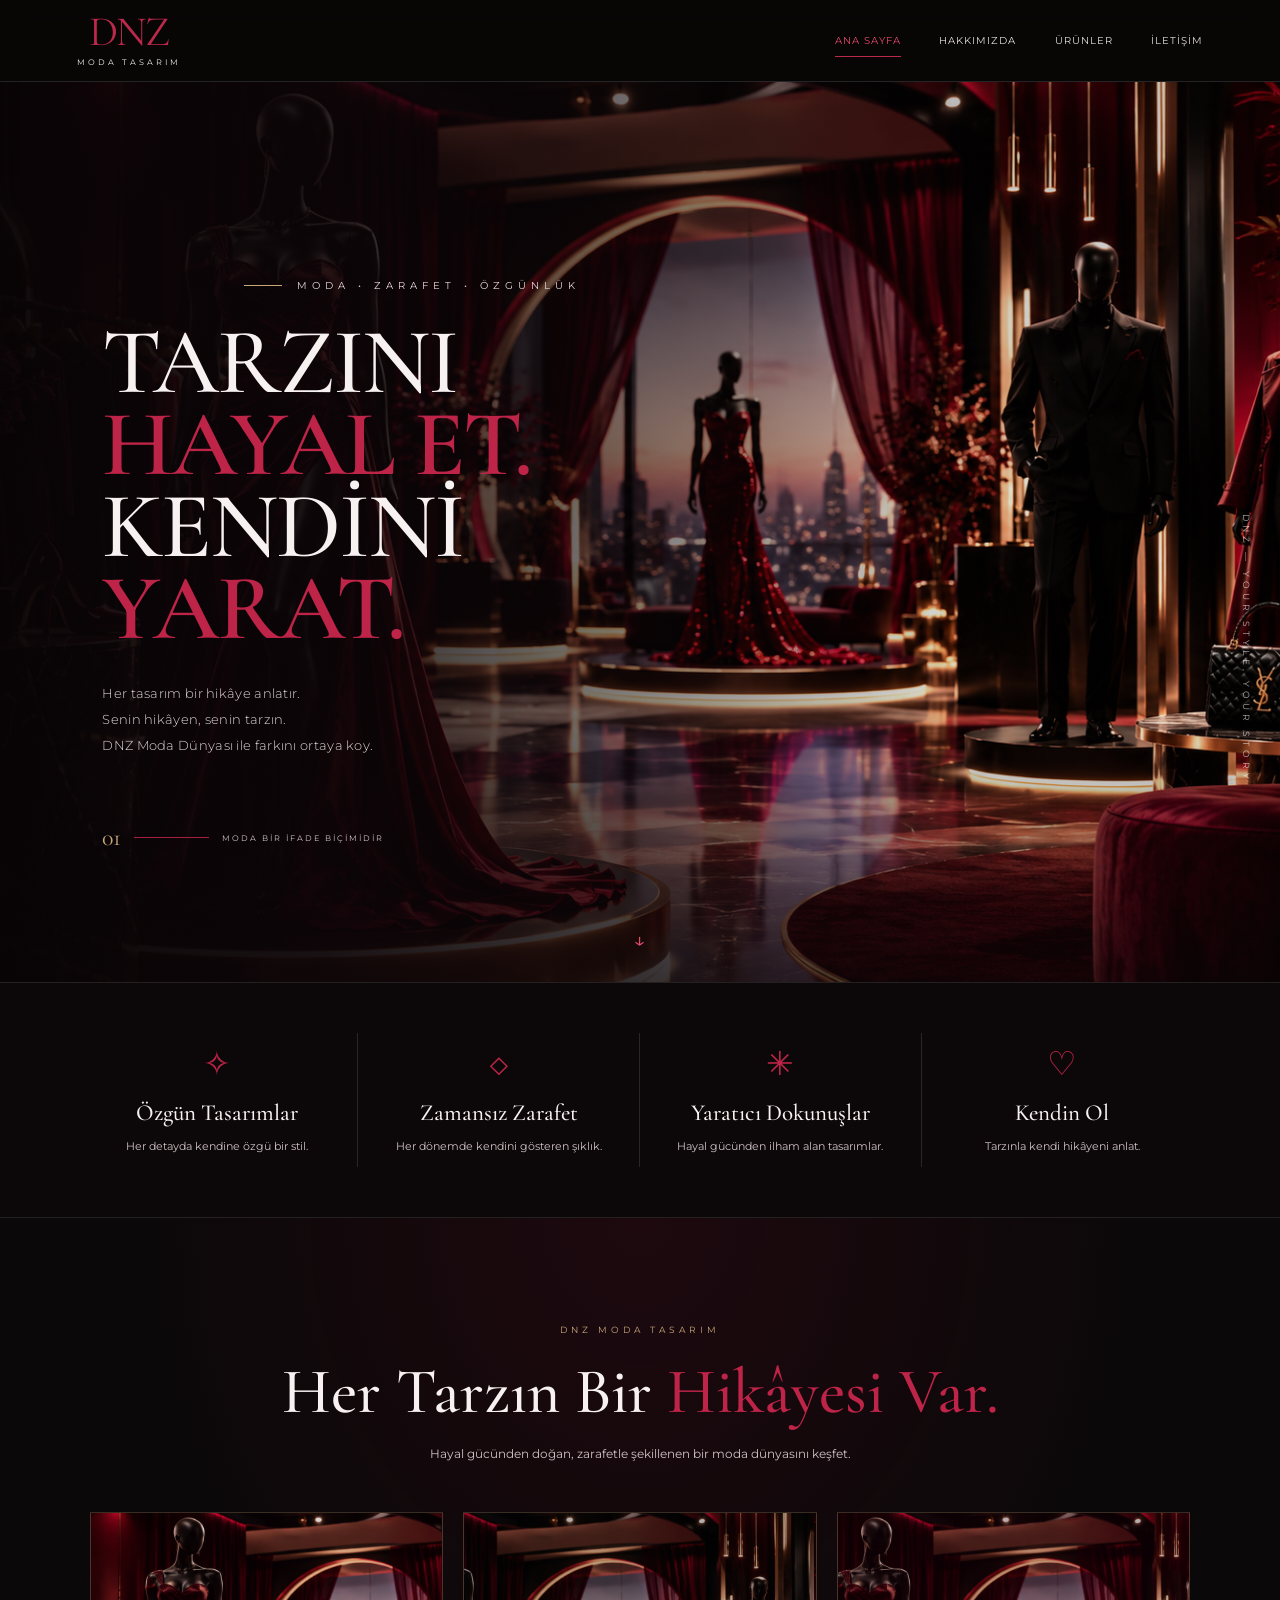
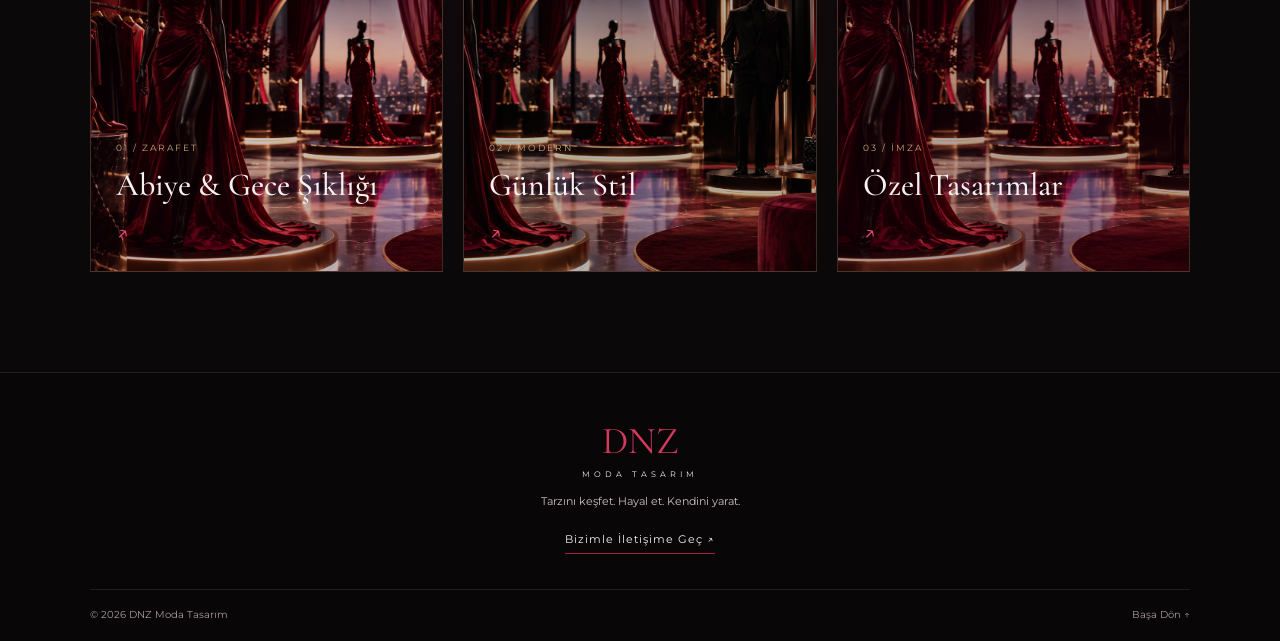
==== commit aac3164b: "Update index.html" ====
--- a/index.html
+++ b/index.html
@@ -6,7 +6,7 @@
     <meta name="viewport" content="width=device-width, initial-scale=1.0">
 
     <meta name="theme-color" content="#100607">
-    <meta name="description" content="DNZ Moda Dünyası — Tarzını keşfet, kendi hikâyeni yarat.">
+    <meta name="description" content="DNZ Moda Tasarım — Tarzını keşfet, kendi hikâyeni yarat.">
 
     <title>DNZ Moda Dünyası | Tarzını Keşfet</title>
 
@@ -22,9 +22,9 @@
     
 <header class="header">
 
-    <a href="index.html" class="logo" aria-label="DNZ Moda Dünyası ana sayfa">
+    <a href="index.html" class="logo" aria-label="DNZ Moda Tasarım ana sayfa">
         <span class="logo-name">DNZ</span>
-        <span class="logo-subtitle">MODA DÜNYASI</span>
+        <span class="logo-subtitle">MODA TASARIM</span>
     </a>
 
     <input type="checkbox" id="menu-toggle">
@@ -130,7 +130,7 @@
         <!-- KOLEKSİYON ALANI -->
         <section class="collection" id="urunler">
             <div class="section-heading">
-                <span class="section-label">DNZ MODA DÜNYASI</span>
+                <span class="section-label">DNZ MODA TASARIM</span>
                 <h2>Her Tarzın Bir <span>Hikâyesi Var.</span></h2>
                 <p>
                     Hayal gücünden doğan, zarafetle şekillenen
@@ -169,18 +169,18 @@
 
         <!-- ALT BÖLÜM -->
         <footer class="footer" id="iletisim">
-            <a href="#anasayfa" class="footer-logo">DNZ <span>MODA DÜNYASI</span></a>
+            <a href="#anasayfa" class="footer-logo">DNZ <span>MODA TASARIM</span></a>
 
             <p>
                 Tarzını keşfet. Hayal et. Kendini yarat.
             </p>
 
-            <a href="mailto:info@dnzmodadunyasi.com" class="footer-contact">
+            <a href="mailto:info@dnzmodatasarım.com" class="footer-contact">
                 Bizimle İletişime Geç ↗
             </a>
 
             <div class="footer-bottom">
-                <span>© 2026 DNZ Moda Dünyası</span>
+                <span>© 2026 DNZ Moda Tasarım</span>
                 <a href="#anasayfa">Başa Dön ↑</a>
             </div>
         </footer>
